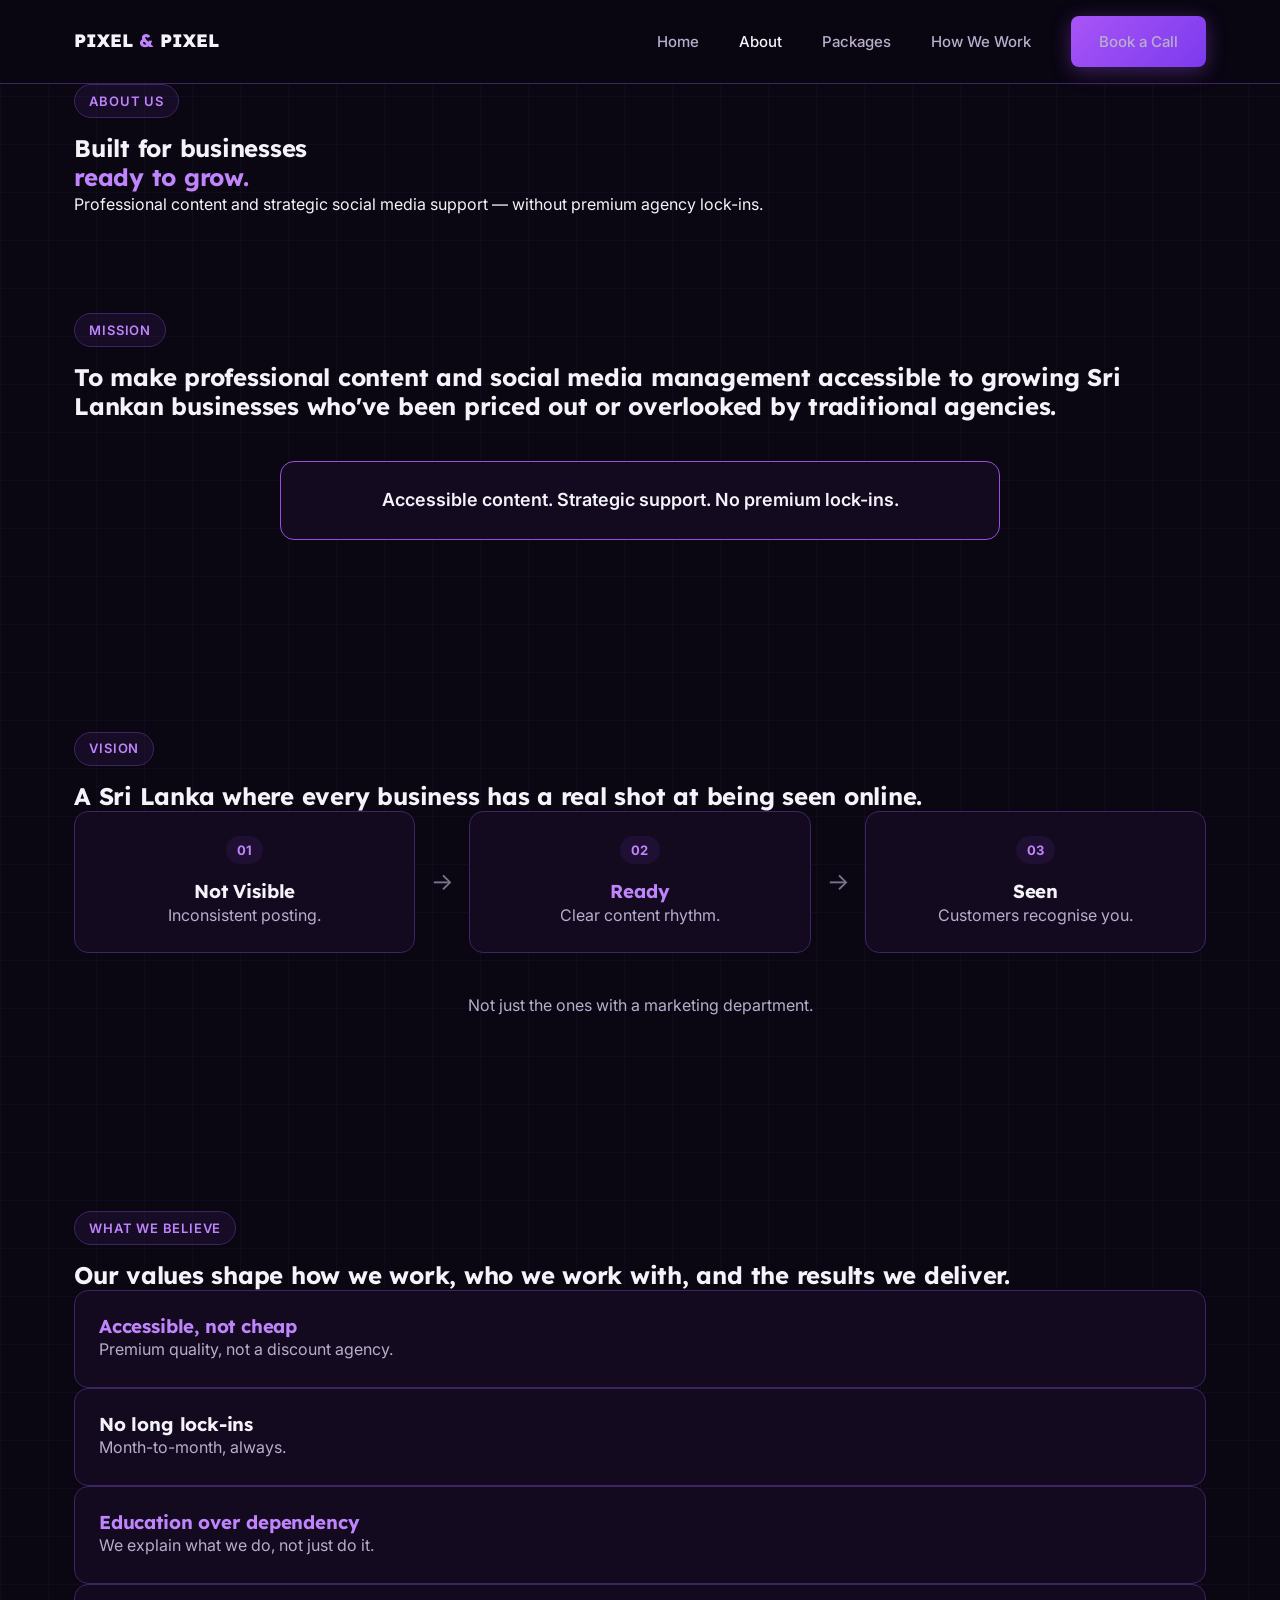
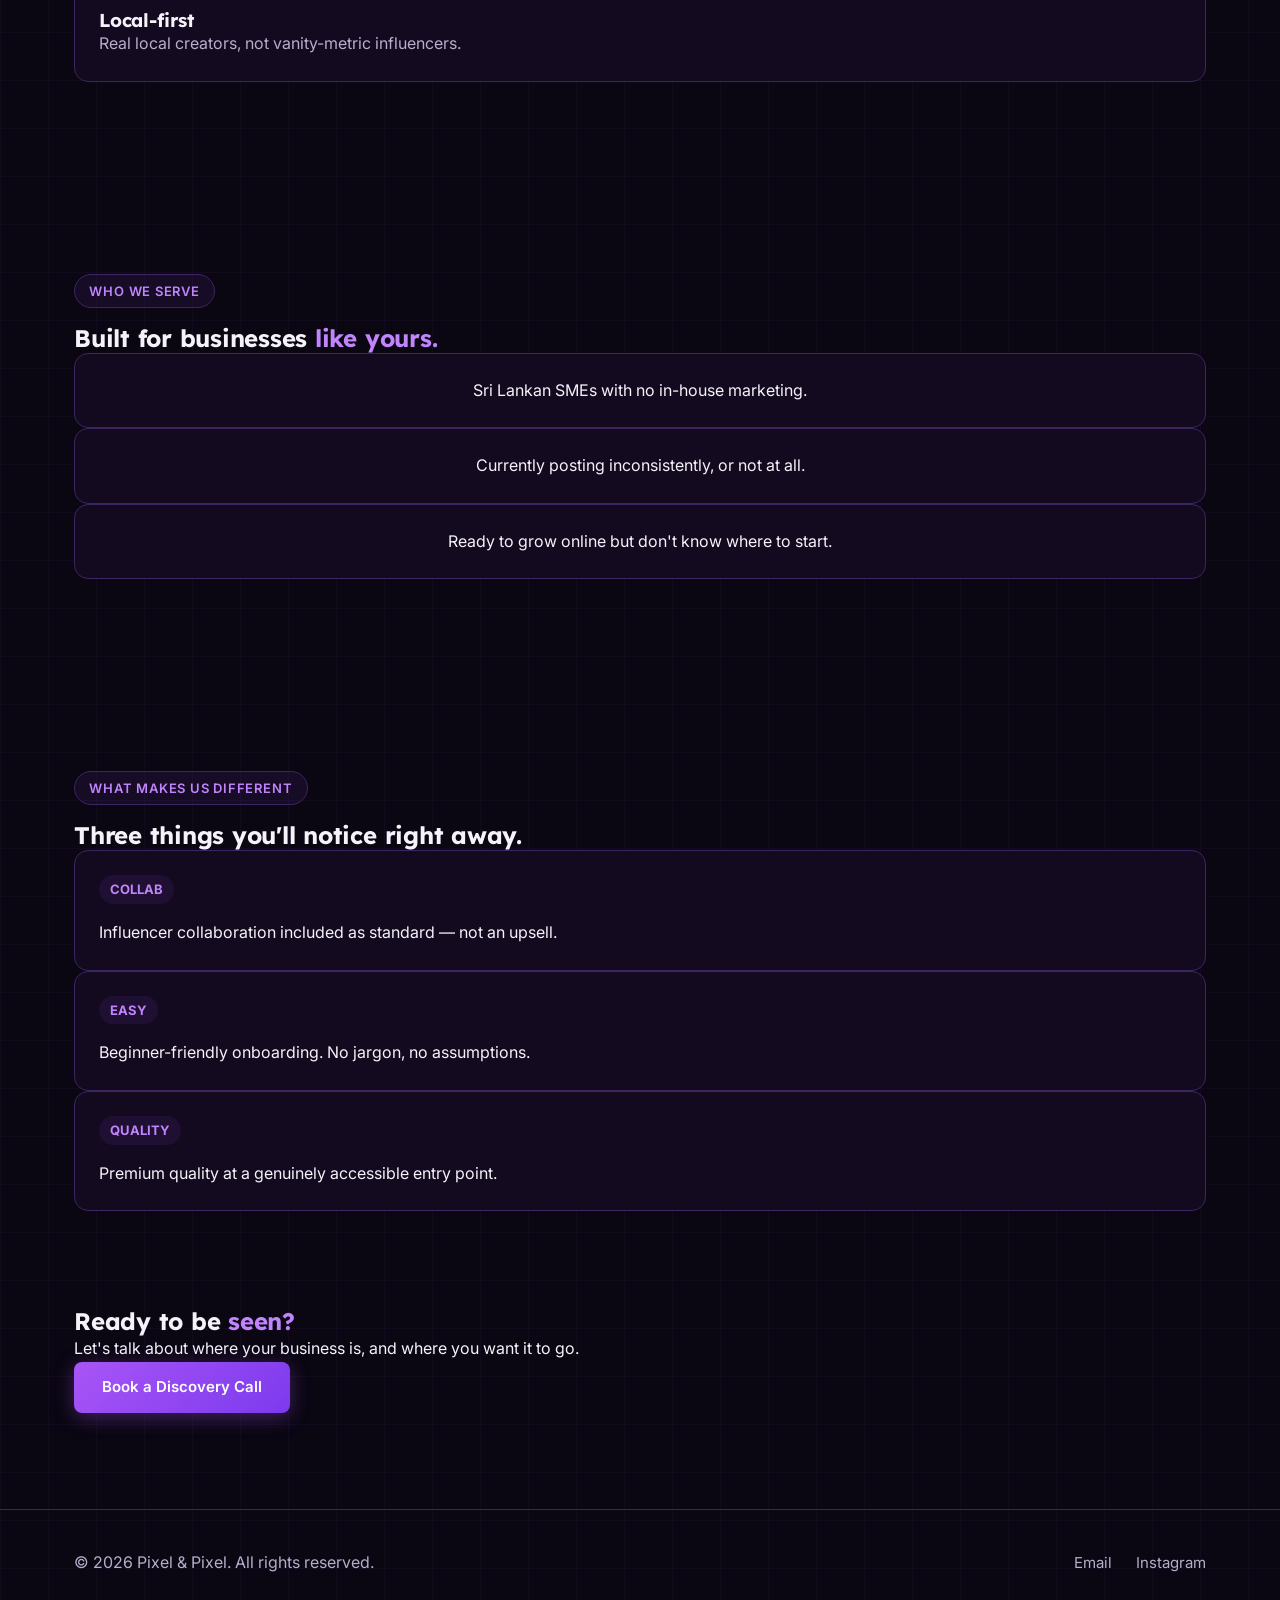
==== about.html @ 299fd893 "Build About page content" ====
<!DOCTYPE html>
<html lang="en">
<head>
  <meta charset="UTF-8">
  <meta name="viewport" content="width=device-width, initial-scale=1.0">
  <title>About — Pixel & Pixel</title>
  <meta name="description" content="Big-brand content, smarter pricing. Pixel & Pixel is a Colombo-based social media and content partner for Sri Lankan SMEs ready to grow online.">
  <link rel="stylesheet" href="css/style.css">
</head>
<body>

  <header class="site-header">
    <nav class="nav">
      <a href="index.html" class="nav-logo">PIXEL <span>&</span> PIXEL</a>

      <button class="nav-toggle" aria-label="Toggle menu">☰</button>

        <ul class="nav-links">
        <li><a href="index.html">Home</a></li>
        <li><a href="about.html" class="active">About</a></li>
        <li><a href="packages.html">Packages</a></li>
        <li><a href="how-we-work.html">How We Work</a></li>
        <li><a href="contact.html" class="btn btn-primary">Book a Call</a></li>
        </ul>
    </nav>
  </header>

<main>

    <!-- PAGE INTRO -->
    <section class="hero">
      <div class="container">
        <span class="section-label">About Us</span>
        <h1>Built for businesses<br><span class="text-accent">ready to grow.</span></h1>
        <p class="lead">Professional content and strategic social media support — without premium agency lock-ins.</p>
      </div>
    </section>

    <!-- MISSION -->
    <section class="section">
      <div class="container">
        <div class="section-heading">
          <span class="section-label">Mission</span>
          <h2>To make professional content and social media management accessible to growing Sri Lankan businesses who've been priced out or overlooked by traditional agencies.</h2>
        </div>
        <p class="mission-box">Accessible content. Strategic support. No premium lock-ins.</p>
      </div>
    </section>

    <!-- VISION -->
    <section class="section">
      <div class="container">
        <div class="section-heading">
          <span class="section-label">Vision</span>
          <h2>A Sri Lanka where every business has a real shot at being seen online.</h2>
        </div>
        <div class="step-flow">
          <div class="card">
            <span class="card-badge">01</span>
            <h3>Not Visible</h3>
            <p class="text-muted">Inconsistent posting.</p>
          </div>
          <span class="step-arrow">&rarr;</span>
          <div class="card">
            <span class="card-badge">02</span>
            <h3 class="text-accent">Ready</h3>
            <p class="text-muted">Clear content rhythm.</p>
          </div>
          <span class="step-arrow">&rarr;</span>
          <div class="card">
            <span class="card-badge">03</span>
            <h3>Seen</h3>
            <p class="text-muted">Customers recognise you.</p>
          </div>
        </div>
        <p class="text-center text-muted" style="margin-top: var(--space-lg);">Not just the ones with a marketing department.</p>
      </div>
    </section>

    <!-- WHAT WE BELIEVE -->
    <section class="section">
      <div class="container">
        <div class="section-heading">
          <span class="section-label">What We Believe</span>
          <h2>Our values shape how we work, who we work with, and the results we deliver.</h2>
        </div>
        <div class="grid-4">
          <div class="card">
            <h3 class="text-accent">Accessible, not cheap</h3>
            <p class="text-muted">Premium quality, not a discount agency.</p>
          </div>
          <div class="card">
            <h3>No long lock-ins</h3>
            <p class="text-muted">Month-to-month, always.</p>
          </div>
          <div class="card">
            <h3 class="text-accent">Education over dependency</h3>
            <p class="text-muted">We explain what we do, not just do it.</p>
          </div>
          <div class="card">
            <h3>Local-first</h3>
            <p class="text-muted">Real local creators, not vanity-metric influencers.</p>
          </div>
        </div>
      </div>
    </section>

    <!-- WHO WE SERVE -->
    <section class="section">
      <div class="container">
        <div class="section-heading">
          <span class="section-label">Who We Serve</span>
          <h2>Built for businesses <span class="text-accent">like yours.</span></h2>
        </div>
        <div class="grid-3">
          <div class="card text-center">
            <p>Sri Lankan SMEs with no in-house marketing.</p>
          </div>
          <div class="card text-center">
            <p>Currently posting inconsistently, or not at all.</p>
          </div>
          <div class="card text-center">
            <p>Ready to grow online but don't know where to start.</p>
          </div>
        </div>
      </div>
    </section>

    <!-- WHAT MAKES US DIFFERENT -->
    <section class="section">
      <div class="container">
        <div class="section-heading">
          <span class="section-label">What Makes Us Different</span>
          <h2>Three things you'll notice right away.</h2>
        </div>
        <div class="grid-3">
          <div class="card">
            <span class="card-badge">COLLAB</span>
            <p>Influencer collaboration included as standard — not an upsell.</p>
          </div>
          <div class="card">
            <span class="card-badge">EASY</span>
            <p>Beginner-friendly onboarding. No jargon, no assumptions.</p>
          </div>
          <div class="card">
            <span class="card-badge">QUALITY</span>
            <p>Premium quality at a genuinely accessible entry point.</p>
          </div>
        </div>
      </div>
    </section>

    <!-- CTA -->
    <section class="cta-band">
      <div class="container">
        <h2>Ready to be <span class="text-accent">seen?</span></h2>
        <p>Let's talk about where your business is, and where you want it to go.</p>
        <a href="contact.html" class="btn btn-primary">Book a Discovery Call</a>
      </div>
    </section>

  </main>

  <footer class="site-footer">
    <div class="container footer-inner">
      <p class="text-muted">&copy; 2026 Pixel & Pixel. All rights reserved.</p>
      <div class="footer-links">
        <a href="mailto:pixelandpixel.admin@gmail.com">Email</a>
        <a href="https://instagram.com/pixel.and.pixel" target="_blank" rel="noopener">Instagram</a>
      </div>
    </div>
  </footer>

  <script src="js/main.js"></script>
</body>
</html>
---- css/style.css ----
/* ==========================================================================
   PIXEL & PIXEL — SHARED STYLESHEET
   Design tokens live in :root. Change a value once here, it updates
   across every page that links this file.
   ========================================================================== */

@import url('https://fonts.googleapis.com/css2?family=Lexend:wght@400;500;600;700;800&family=Inter:wght@400;500;600;700&display=swap');

:root {
  /* ---- Color: core palette ---- */
  --color-bg: #0a0612;            /* near-black with a violet tint */
  --color-bg-raised: #130a20;     /* card backgrounds, slightly lighter */
  --color-bg-raised-2: #1c0f30;   /* hover/active card state */
  --color-border: #3d2563;        /* default card/section border */
  --color-border-strong: #9b4de0; /* highlighted/active border */

  --color-accent: #a855f7;        /* primary purple accent */
  --color-accent-bright: #c084fc; /* lighter purple for emphasis text */
  --color-accent-deep: #7c3aed;   /* deeper purple, used in gradients/buttons */

  --color-text: #f5f3f9;          /* primary text on dark bg */
  --color-text-muted: #b8aecb;    /* secondary/body text */
  --color-text-faint: #7d7191;    /* tertiary/labels */

  --color-white: #ffffff;
  --color-overlay: rgba(168, 85, 247, 0.08); /* subtle tinted backgrounds */

  /* ---- Typography ---- */
  --font-heading: 'Lexend', sans-serif;
  --font-body: 'Inter', sans-serif;

  --fs-xs: 0.8125rem;   /* 13px — eyebrow labels */
  --fs-sm: 0.9375rem;   /* 15px — small body */
  --fs-base: 1rem;      /* 16px — body */
  --fs-md: 1.125rem;    /* 18px — lead text */
  --fs-lg: 1.5rem;      /* 24px — card headings */
  --fs-xl: 2rem;        /* 32px — section headings */
  --fs-2xl: 2.75rem;    /* 44px — page headings */
  --fs-3xl: 3.5rem;     /* 56px — hero headline */

  /* ---- Spacing scale ---- */
  --space-xs: 0.5rem;
  --space-sm: 1rem;
  --space-md: 1.5rem;
  --space-lg: 2.5rem;
  --space-xl: 4rem;
  --space-2xl: 6rem;

  /* ---- Layout ---- */
  --container-max: 1180px;
  --radius-sm: 8px;
  --radius-md: 14px;
  --radius-lg: 20px;

  /* ---- Motion ---- */
  --transition-fast: 0.15s ease;
  --transition-base: 0.25s ease;
}

/* ==========================================================================
   RESET
   ========================================================================== */

*, *::before, *::after {
  box-sizing: border-box;
  margin: 0;
  padding: 0;
}

html {
  scroll-behavior: smooth;
  -webkit-text-size-adjust: 100%;
}

body {
  background-color: var(--color-bg);
  color: var(--color-text);
  font-family: var(--font-body);
  font-size: var(--fs-base);
  line-height: 1.6;
  min-height: 100vh;
  /* faint grid texture, matches the deck's dotted/grid background */
  background-image:
    linear-gradient(rgba(168, 85, 247, 0.05) 1px, transparent 1px),
    linear-gradient(90deg, rgba(168, 85, 247, 0.05) 1px, transparent 1px);
  background-size: 48px 48px;
}

img {
  max-width: 100%;
  display: block;
}

a {
  color: inherit;
  text-decoration: none;
}

ul, ol {
  list-style: none;
}

h1, h2, h3, h4 {
  font-family: var(--font-heading);
  font-weight: 700;
  line-height: 1.2;
  letter-spacing: -0.01em;
}

button {
  font-family: inherit;
  cursor: pointer;
  border: none;
  background: none;
}

/* ==========================================================================
   LAYOUT HELPERS
   ========================================================================== */

.container {
  max-width: var(--container-max);
  margin: 0 auto;
  padding: 0 var(--space-md);
}

.section {
  padding: var(--space-2xl) 0;
}

.section-label {
  display: inline-flex;
  align-items: center;
  gap: var(--space-xs);
  font-size: var(--fs-xs);
  font-weight: 600;
  letter-spacing: 0.06em;
  text-transform: uppercase;
  color: var(--color-accent-bright);
  background: var(--color-overlay);
  border: 1px solid var(--color-border);
  border-radius: 999px;
  padding: 0.35rem 0.9rem;
  margin-bottom: var(--space-sm);
}

.text-accent {
  color: var(--color-accent-bright);
}

.text-muted {
  color: var(--color-text-muted);
}

.text-center {
  text-align: center;
}

/* ==========================================================================
   BUTTONS
   ========================================================================== */

.btn {
  display: inline-flex;
  align-items: center;
  justify-content: center;
  gap: 0.5rem;
  font-family: var(--font-body);
  font-weight: 600;
  font-size: var(--fs-sm);
  padding: 0.85rem 1.75rem;
  border-radius: var(--radius-sm);
  transition: transform var(--transition-fast), box-shadow var(--transition-fast), background var(--transition-fast);
  white-space: nowrap;
}

.btn-primary {
  background: linear-gradient(135deg, var(--color-accent) 0%, var(--color-accent-deep) 100%);
  color: var(--color-white);
  box-shadow: 0 4px 20px rgba(168, 85, 247, 0.35);
}

.btn-primary:hover {
  transform: translateY(-2px);
  box-shadow: 0 8px 28px rgba(168, 85, 247, 0.5);
}

.btn-secondary {
  background: transparent;
  color: var(--color-text);
  border: 1px solid var(--color-border);
}

.btn-secondary:hover {
  border-color: var(--color-border-strong);
  background: var(--color-overlay);
}

/* ==========================================================================
   CARDS (used across packages, about, how-we-work)
   ========================================================================== */

.card {
  background: var(--color-bg-raised);
  border: 1px solid var(--color-border);
  border-radius: var(--radius-md);
  padding: var(--space-md);
  transition: border-color var(--transition-base), transform var(--transition-base);
}

.card:hover {
  border-color: var(--color-border-strong);
}

.card-badge {
  display: inline-block;
  font-size: var(--fs-xs);
  font-weight: 700;
  color: var(--color-accent-bright);
  background: var(--color-overlay);
  border-radius: 999px;
  padding: 0.25rem 0.7rem;
  margin-bottom: var(--space-sm);
}

/* ==========================================================================
   HEADER / NAV
   ========================================================================== */

.site-header {
  position: sticky;
  top: 0;
  z-index: 100;
  background: rgba(10, 6, 18, 0.85);
  backdrop-filter: blur(10px);
  border-bottom: 1px solid var(--color-border);
}

.nav {
  display: flex;
  align-items: center;
  justify-content: space-between;
  padding: var(--space-sm) var(--space-md);
  max-width: var(--container-max);
  margin: 0 auto;
}

.nav-logo {
  font-family: var(--font-heading);
  font-weight: 800;
  font-size: var(--fs-md);
  display: flex;
  align-items: center;
  gap: 0.4rem;
}

.nav-logo span {
  color: var(--color-accent-bright);
}

.nav-links {
  display: flex;
  align-items: center;
  gap: var(--space-lg);
}

.nav-links a {
  font-size: var(--fs-sm);
  font-weight: 500;
  color: var(--color-text-muted);
  transition: color var(--transition-fast);
}

.nav-links a:hover,
.nav-links a.active {
  color: var(--color-text);
}

.nav-toggle {
  display: none;
  color: var(--color-text);
  font-size: 1.5rem;
}

/* ==========================================================================
   FOOTER
   ========================================================================== */

.site-footer {
  border-top: 1px solid var(--color-border);
  padding: var(--space-lg) 0;
  margin-top: var(--space-2xl);
}

.footer-inner {
  display: flex;
  flex-wrap: wrap;
  align-items: center;
  justify-content: space-between;
  gap: var(--space-md);
}

.footer-links {
  display: flex;
  gap: var(--space-md);
  font-size: var(--fs-sm);
  color: var(--color-text-muted);
}

/* ==========================================================================
   RESPONSIVE
   ========================================================================== */

@media (max-width: 768px) {
  :root {
    --fs-3xl: 2.5rem;
    --fs-2xl: 2rem;
    --fs-xl: 1.5rem;
  }

  .nav-links {
    position: fixed;
    top: 64px;
    left: 0;
    right: 0;
    flex-direction: column;
    align-items: flex-start;
    gap: var(--space-sm);
    background: var(--color-bg-raised);
    border-bottom: 1px solid var(--color-border);
    padding: var(--space-md);
    transform: translateY(-110%);
    transition: transform var(--transition-base);
  }

  .nav-links.open {
    transform: translateY(0);
  }

  .nav-toggle {
    display: block;
  }

  .footer-inner {
    flex-direction: column;
    align-items: flex-start;
  }
}

/* ==========================================================================
   ABOUT PAGE — vision step flow
   ========================================================================== */

.step-flow {
  display: flex;
  align-items: center;
  gap: var(--space-sm);
  flex-wrap: wrap;
  justify-content: center;
}

.step-flow .card {
  flex: 1;
  min-width: 200px;
  text-align: center;
}

.step-arrow {
  color: var(--color-text-faint);
  font-size: var(--fs-lg);
  flex-shrink: 0;
}

.mission-box {
  background: var(--color-bg-raised);
  border: 1px solid var(--color-border-strong);
  border-radius: var(--radius-md);
  padding: var(--space-md) var(--space-lg);
  text-align: center;
  font-weight: 600;
  font-size: var(--fs-md);
  max-width: 720px;
  margin: var(--space-lg) auto 0;
}

@media (max-width: 768px) {
  .step-flow {
    flex-direction: column;
  }
  .step-arrow {
    transform: rotate(90deg);
  }
}
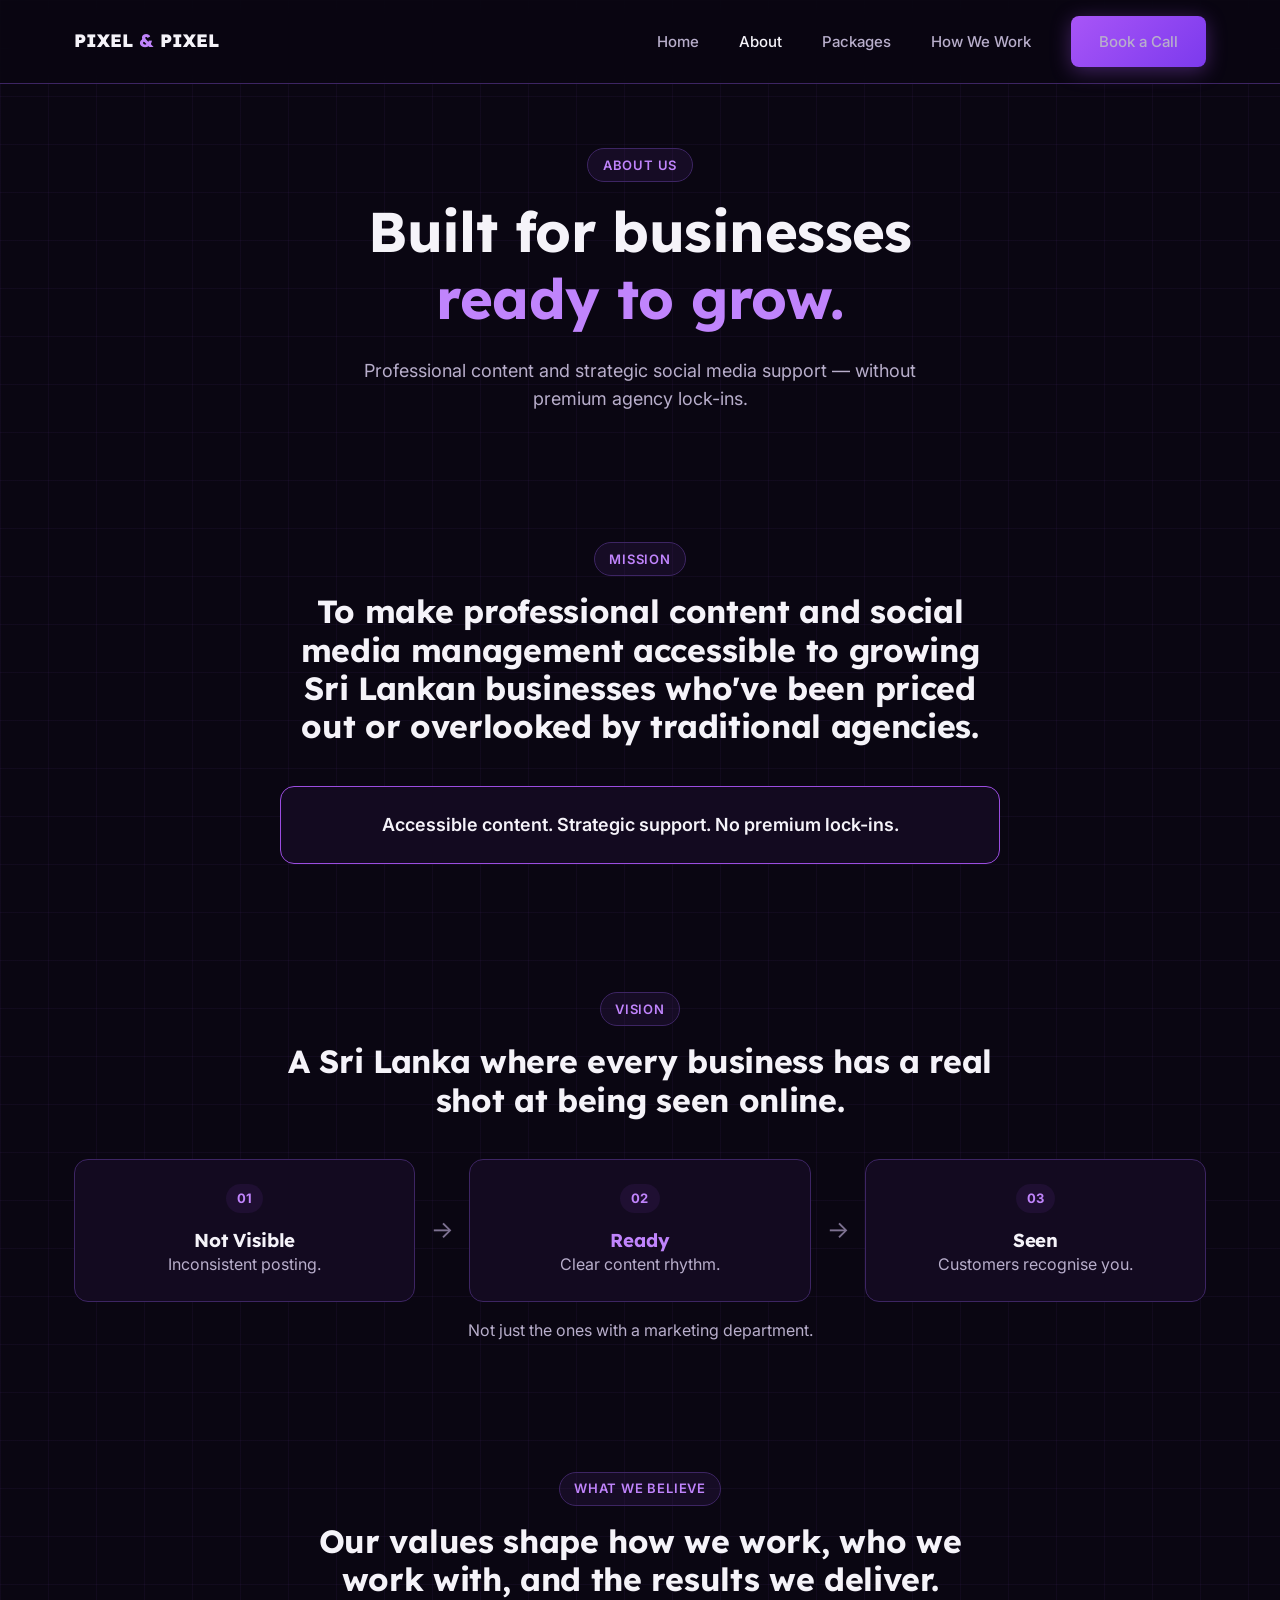
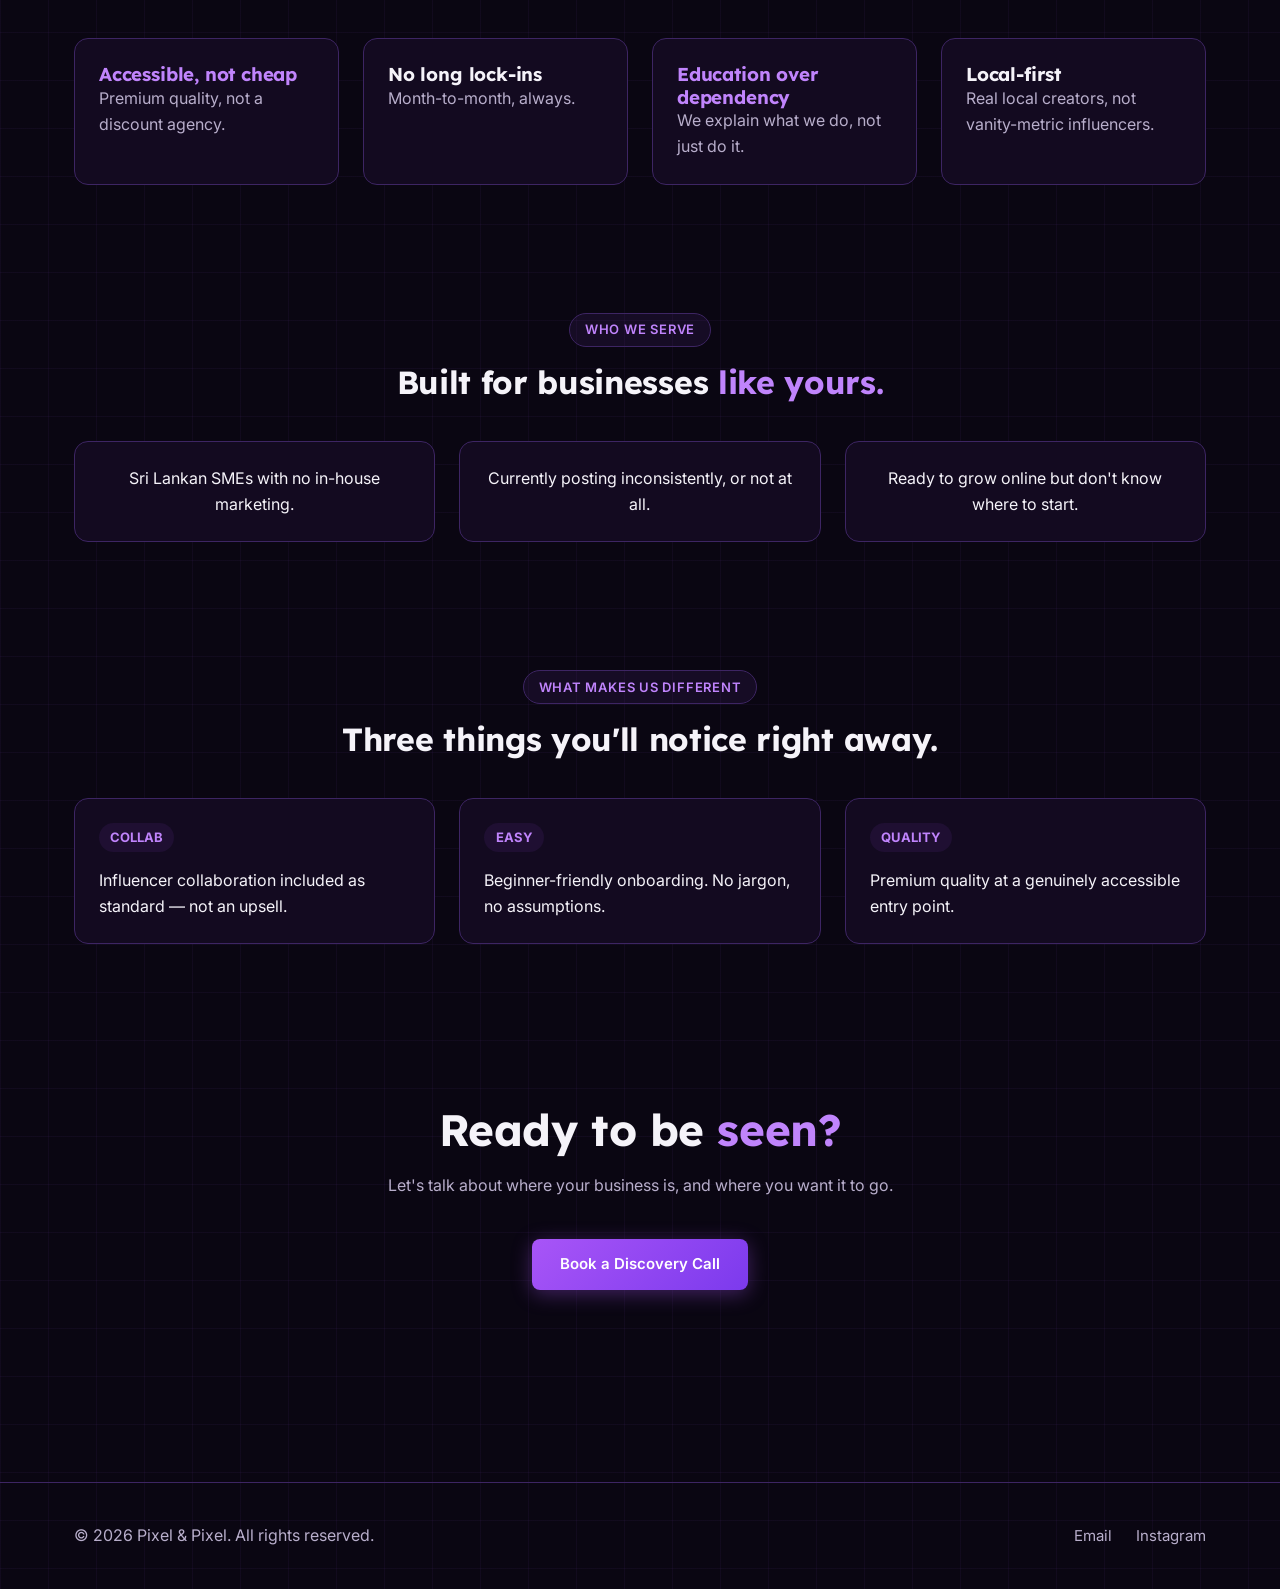
==== commit 63380bf3: "Fix spacing rhythm across all pages, align pricing card buttons, complete homepage content" ====
--- a/about.html
+++ b/about.html
@@ -36,7 +36,7 @@
       </div>
     </section>
 
-    <!-- MISSION -->
+<!-- MISSION -->
     <section class="section">
       <div class="container">
         <div class="section-heading">
@@ -73,7 +73,7 @@
             <p class="text-muted">Customers recognise you.</p>
           </div>
         </div>
-        <p class="text-center text-muted" style="margin-top: var(--space-lg);">Not just the ones with a marketing department.</p>
+          <p class="text-center text-muted" style="margin-top: var(--space-sm);">Not just the ones with a marketing department.</p>
       </div>
     </section>
 
--- a/css/style.css
+++ b/css/style.css
@@ -125,7 +125,7 @@
 }
 
 .section {
-  padding: var(--space-2xl) 0;
+  padding: var(--space-xl) 0;
 }
 
 .section-label {
@@ -390,4 +390,458 @@
   .step-arrow {
     transform: rotate(90deg);
   }
+}
+
+/* ==========================================================================
+   PACKAGES PAGE — pricing tiers
+   ========================================================================== */
+
+.pricing-row {
+  display: grid;
+  grid-template-columns: repeat(3, 1fr);
+  gap: var(--space-md);
+  align-items: stretch;
+}
+
+.pricing-card {
+  display: flex;
+  flex-direction: column;
+  padding: var(--space-lg) var(--space-md);
+}
+
+.pricing-card.is-highlighted {
+  background: linear-gradient(160deg, var(--color-bg-raised-2), var(--color-bg-raised));
+  border-color: var(--color-border-strong);
+  box-shadow: 0 0 32px rgba(168, 85, 247, 0.18);
+  transform: scale(1.02);
+}
+
+.pricing-tag {
+  font-size: var(--fs-xs);
+  font-weight: 700;
+  letter-spacing: 0.04em;
+  text-transform: uppercase;
+  color: var(--color-text-faint);
+}
+
+.pricing-card.is-highlighted .pricing-tag {
+  color: var(--color-accent-bright);
+}
+
+.pricing-card h3 {
+  font-size: var(--fs-lg);
+  margin: 0.25rem 0 0.25rem;
+}
+
+.pricing-price {
+  font-family: var(--font-heading);
+  font-size: var(--fs-xl);
+  font-weight: 700;
+  color: var(--color-text);
+  margin-bottom: var(--space-md);
+}
+
+.pricing-price span {
+  font-size: var(--fs-sm);
+  font-weight: 500;
+  color: var(--color-text-muted);
+}
+
+.pricing-features {
+  flex: 1;
+  display: flex;
+  flex-direction: column;
+  gap: 0.65rem;
+  margin-bottom: 0;
+}
+
+.pricing-features li {
+  display: flex;
+  gap: 0.6rem;
+  font-size: var(--fs-sm);
+  color: var(--color-text-muted);
+}
+
+.pricing-features li::before {
+  content: "✓";
+  color: var(--color-accent-bright);
+  font-weight: 700;
+  flex-shrink: 0;
+}
+
+.pricing-card .btn {
+  width: 100%;
+  margin-top: auto;
+}
+
+/* ---- Trial card: smaller, standalone ---- */
+
+.trial-card {
+  max-width: 480px;
+  margin: 0 auto;
+  text-align: center;
+}
+
+/* ---- Add-ons / pricing rules ---- */
+
+.rules-grid {
+  display: grid;
+  grid-template-columns: repeat(2, 1fr);
+  gap: var(--space-md);
+}
+
+.rules-grid .card ul {
+  display: flex;
+  flex-direction: column;
+  gap: 0.5rem;
+  margin-top: var(--space-sm);
+}
+
+.rules-grid .card li {
+  font-size: var(--fs-sm);
+  color: var(--color-text-muted);
+  padding-left: 1rem;
+  border-left: 2px solid var(--color-border);
+}
+
+@media (max-width: 900px) {
+  .pricing-row {
+    grid-template-columns: 1fr;
+  }
+  .pricing-card.is-highlighted {
+    transform: none;
+  }
+}
+
+@media (max-width: 768px) {
+  .rules-grid {
+    grid-template-columns: 1fr;
+  }
+}
+
+/* ==========================================================================
+   HOW WE WORK — vertical process timeline
+   ========================================================================== */
+
+.timeline {
+  position: relative;
+  max-width: 640px;
+  margin: 0 auto;
+}
+
+.timeline::before {
+  content: "";
+  position: absolute;
+  left: 27px;
+  top: 12px;
+  bottom: 12px;
+  width: 2px;
+  background: var(--color-border);
+}
+
+.timeline-step {
+  position: relative;
+  display: flex;
+  gap: var(--space-md);
+  margin-bottom: var(--space-md);
+}
+
+.timeline-num {
+  flex-shrink: 0;
+  width: 56px;
+  height: 56px;
+  border-radius: 50%;
+  background: var(--color-bg-raised-2);
+  border: 1px solid var(--color-border-strong);
+  display: flex;
+  align-items: center;
+  justify-content: center;
+  font-family: var(--font-heading);
+  font-weight: 700;
+  font-size: var(--fs-lg);
+  color: var(--color-accent-bright);
+  position: relative;
+  z-index: 1;
+}
+
+.timeline-step .card {
+  flex: 1;
+  padding: var(--space-md);
+}
+
+.timeline-step .card h3 {
+  font-size: var(--fs-md);
+  margin-bottom: 0.25rem;
+}
+
+.timeline-loop {
+  text-align: center;
+  color: var(--color-text-faint);
+  font-size: var(--fs-sm);
+  margin-top: var(--space-sm);
+}
+
+@media (max-width: 600px) {
+  .timeline-num {
+    width: 44px;
+    height: 44px;
+    font-size: var(--fs-md);
+  }
+  .timeline::before {
+    left: 21px;
+  }
+}
+
+/* ==========================================================================
+   CONTACT PAGE — form + contact methods
+   ========================================================================== */
+
+.contact-layout {
+  display: grid;
+  grid-template-columns: 1fr 1.3fr;
+  gap: var(--space-lg);
+  align-items: start;
+}
+
+.contact-methods .card {
+  margin-bottom: var(--space-md);
+}
+
+.contact-methods .card h3 {
+  font-size: var(--fs-md);
+  margin-bottom: 0.25rem;
+}
+
+.contact-methods .card a {
+  color: var(--color-accent-bright);
+  font-weight: 600;
+}
+
+.contact-form {
+  display: flex;
+  flex-direction: column;
+  gap: var(--space-sm);
+}
+
+.form-group {
+  display: flex;
+  flex-direction: column;
+  gap: 0.4rem;
+}
+
+.form-group label {
+  font-size: var(--fs-sm);
+  font-weight: 600;
+  color: var(--color-text-muted);
+}
+
+.form-group input,
+.form-group select,
+.form-group textarea {
+  background: var(--color-bg);
+  border: 1px solid var(--color-border);
+  border-radius: var(--radius-sm);
+  padding: 0.75rem 1rem;
+  color: var(--color-text);
+  font-family: var(--font-body);
+  font-size: var(--fs-sm);
+  transition: border-color var(--transition-fast);
+}
+
+.form-group input:focus,
+.form-group select:focus,
+.form-group textarea:focus {
+  outline: none;
+  border-color: var(--color-border-strong);
+}
+
+.form-group textarea {
+  resize: vertical;
+  min-height: 120px;
+}
+
+.form-note {
+  font-size: var(--fs-xs);
+  color: var(--color-text-faint);
+}
+
+.form-success {
+  display: none;
+  background: var(--color-overlay);
+  border: 1px solid var(--color-border-strong);
+  border-radius: var(--radius-sm);
+  padding: var(--space-sm) var(--space-md);
+  color: var(--color-accent-bright);
+  font-weight: 600;
+}
+
+.form-success.show {
+  display: block;
+}
+
+@media (max-width: 768px) {
+  .contact-layout {
+    grid-template-columns: 1fr;
+  }
+}
+
+/* ==========================================================================
+   HOME PAGE — HERO
+   ========================================================================== */
+
+.hero {
+  padding: var(--space-xl) 0 var(--space-md);
+  text-align: center;
+}
+
+.hero h1 {
+  font-size: var(--fs-3xl);
+  margin-bottom: var(--space-md);
+}
+
+.hero p.lead {
+  font-size: var(--fs-md);
+  color: var(--color-text-muted);
+  max-width: 560px;
+  margin: 0 auto var(--space-lg);
+}
+
+.hero-actions {
+  display: flex;
+  justify-content: center;
+  gap: var(--space-sm);
+  flex-wrap: wrap;
+}
+
+/* ==========================================================================
+   GRID LAYOUTS — reused for problem points, beliefs, process steps, etc.
+   ========================================================================== */
+
+.grid-2 {
+  display: grid;
+  grid-template-columns: repeat(2, 1fr);
+  gap: var(--space-md);
+}
+
+.grid-3 {
+  display: grid;
+  grid-template-columns: repeat(3, 1fr);
+  gap: var(--space-md);
+}
+
+.grid-4 {
+  display: grid;
+  grid-template-columns: repeat(4, 1fr);
+  gap: var(--space-md);
+}
+
+.section-heading {
+  text-align: center;
+  max-width: 720px;
+  margin: 0 auto var(--space-lg);
+}
+
+.section-heading h2 {
+  font-size: var(--fs-xl);
+}
+
+/* ==========================================================================
+   THE GAP — three-column comparison (Budget / Gap / Premium)
+   ========================================================================== */
+
+.gap-row {
+  display: grid;
+  grid-template-columns: 1fr 1.15fr 1fr;
+  gap: var(--space-md);
+  align-items: stretch;
+}
+
+.gap-card {
+  text-align: center;
+  padding: var(--space-lg) var(--space-md);
+}
+
+.gap-card.is-highlighted {
+  background: linear-gradient(160deg, var(--color-bg-raised-2), var(--color-bg-raised));
+  border-color: var(--color-border-strong);
+  box-shadow: 0 0 32px rgba(168, 85, 247, 0.18);
+}
+
+.gap-card h3 {
+  font-size: var(--fs-lg);
+  margin-bottom: 0.35rem;
+}
+
+/* ==========================================================================
+   WHY NOW — urgency strip
+   ========================================================================== */
+
+.urgency-strip {
+  background: var(--color-bg-raised);
+  border-top: 1px solid var(--color-border);
+  border-bottom: 1px solid var(--color-border);
+  padding: var(--space-xl) 0;
+}
+
+.urgency-list {
+  display: flex;
+  flex-direction: column;
+  gap: var(--space-sm);
+  max-width: 720px;
+  margin: 0 auto var(--space-md);
+}
+
+.urgency-list li {
+  display: flex;
+  gap: var(--space-sm);
+  align-items: flex-start;
+  font-size: var(--fs-md);
+}
+
+.urgency-list .num {
+  color: var(--color-accent-bright);
+  font-family: var(--font-heading);
+  font-weight: 700;
+  flex-shrink: 0;
+}
+
+.urgency-callout {
+  text-align: center;
+  font-weight: 600;
+  color: var(--color-accent-bright);
+  font-size: var(--fs-md);
+  max-width: 640px;
+  margin: 0 auto;
+}
+
+/* ==========================================================================
+   FINAL CTA BAND
+   ========================================================================== */
+
+.cta-band {
+  text-align: center;
+  padding: var(--space-2xl) 0;
+}
+
+.cta-band h2 {
+  font-size: var(--fs-2xl);
+  margin-bottom: var(--space-sm);
+}
+
+.cta-band p {
+  color: var(--color-text-muted);
+  margin-bottom: var(--space-lg);
+}
+
+/* ==========================================================================
+   RESPONSIVE — Home page
+   ========================================================================== */
+
+@media (max-width: 768px) {
+  .grid-2,
+  .grid-3,
+  .grid-4,
+  .gap-row {
+    grid-template-columns: 1fr;
+  }
 }
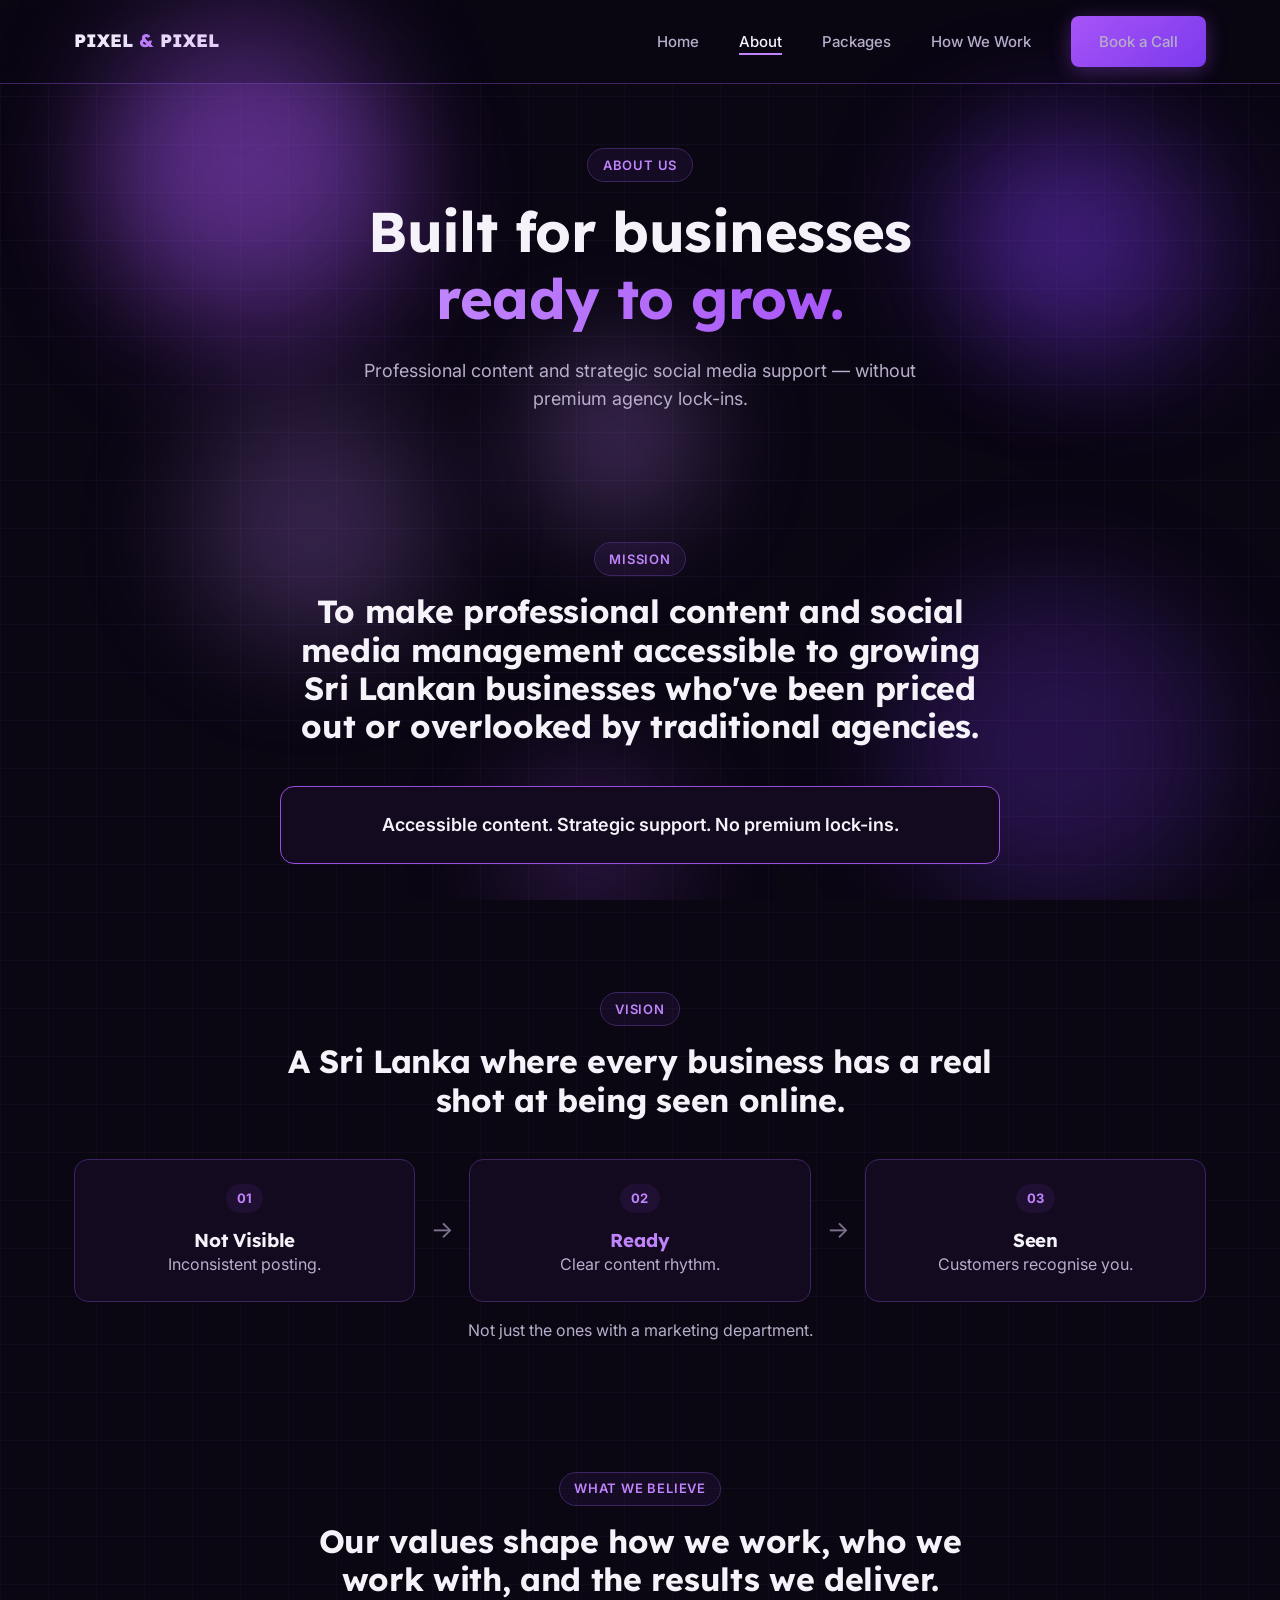
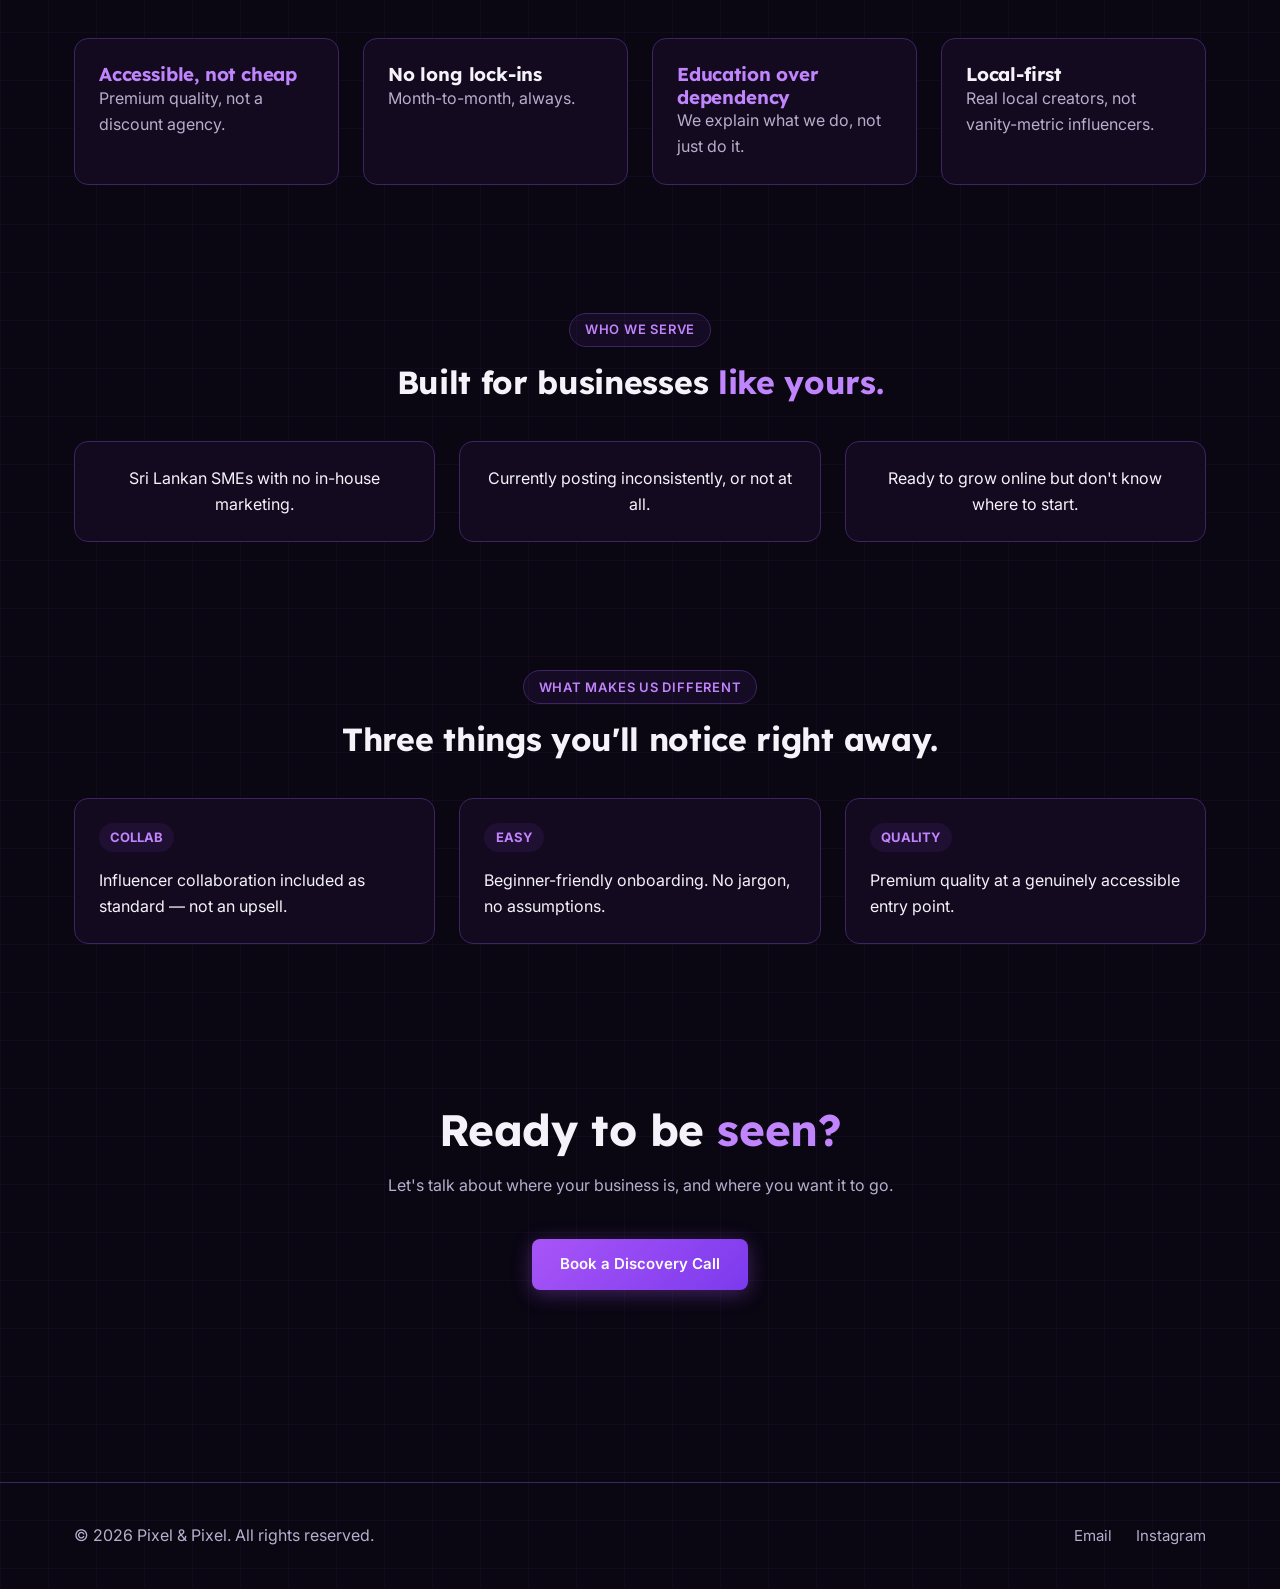
==== commit a43ae7f0: "Fix ambient orbs to use single fixed background layer instead of per-section boxes" ====
--- a/about.html
+++ b/about.html
@@ -28,33 +28,36 @@
 <main>
 
     <!-- PAGE INTRO -->
-    <section class="hero">
+<section class="hero">
+      <div class="hero-orb orb-1"></div>
+      <div class="hero-orb orb-2"></div>
+      <div class="hero-orb orb-3"></div>
       <div class="container">
         <span class="section-label">About Us</span>
-        <h1>Built for businesses<br><span class="text-accent">ready to grow.</span></h1>
+        <h1>Built for businesses<br><span class="text-accent gradient-shift">ready to grow.</span></h1>
         <p class="lead">Professional content and strategic social media support — without premium agency lock-ins.</p>
       </div>
     </section>
 
-<!-- MISSION -->
+    <!-- MISSION -->
     <section class="section">
       <div class="container">
-        <div class="section-heading">
+        <div class="section-heading reveal">
           <span class="section-label">Mission</span>
           <h2>To make professional content and social media management accessible to growing Sri Lankan businesses who've been priced out or overlooked by traditional agencies.</h2>
         </div>
-        <p class="mission-box">Accessible content. Strategic support. No premium lock-ins.</p>
+        <p class="mission-box reveal">Accessible content. Strategic support. No premium lock-ins.</p>
       </div>
     </section>
 
     <!-- VISION -->
     <section class="section">
       <div class="container">
-        <div class="section-heading">
+        <div class="section-heading reveal">
           <span class="section-label">Vision</span>
           <h2>A Sri Lanka where every business has a real shot at being seen online.</h2>
         </div>
-        <div class="step-flow">
+        <div class="step-flow reveal-stagger">
           <div class="card">
             <span class="card-badge">01</span>
             <h3>Not Visible</h3>
@@ -73,18 +76,18 @@
             <p class="text-muted">Customers recognise you.</p>
           </div>
         </div>
-          <p class="text-center text-muted" style="margin-top: var(--space-sm);">Not just the ones with a marketing department.</p>
+        <p class="text-center text-muted reveal" style="margin-top: var(--space-sm);">Not just the ones with a marketing department.</p>
       </div>
     </section>
 
     <!-- WHAT WE BELIEVE -->
     <section class="section">
       <div class="container">
-        <div class="section-heading">
+        <div class="section-heading reveal">
           <span class="section-label">What We Believe</span>
           <h2>Our values shape how we work, who we work with, and the results we deliver.</h2>
         </div>
-        <div class="grid-4">
+        <div class="grid-4 reveal-stagger">
           <div class="card">
             <h3 class="text-accent">Accessible, not cheap</h3>
             <p class="text-muted">Premium quality, not a discount agency.</p>
@@ -108,11 +111,11 @@
     <!-- WHO WE SERVE -->
     <section class="section">
       <div class="container">
-        <div class="section-heading">
+        <div class="section-heading reveal">
           <span class="section-label">Who We Serve</span>
           <h2>Built for businesses <span class="text-accent">like yours.</span></h2>
         </div>
-        <div class="grid-3">
+        <div class="grid-3 reveal-stagger">
           <div class="card text-center">
             <p>Sri Lankan SMEs with no in-house marketing.</p>
           </div>
@@ -129,11 +132,11 @@
     <!-- WHAT MAKES US DIFFERENT -->
     <section class="section">
       <div class="container">
-        <div class="section-heading">
+        <div class="section-heading reveal">
           <span class="section-label">What Makes Us Different</span>
           <h2>Three things you'll notice right away.</h2>
         </div>
-        <div class="grid-3">
+        <div class="grid-3 reveal-stagger">
           <div class="card">
             <span class="card-badge">COLLAB</span>
             <p>Influencer collaboration included as standard — not an upsell.</p>
@@ -152,7 +155,7 @@
 
     <!-- CTA -->
     <section class="cta-band">
-      <div class="container">
+      <div class="container reveal">
         <h2>Ready to be <span class="text-accent">seen?</span></h2>
         <p>Let's talk about where your business is, and where you want it to go.</p>
         <a href="contact.html" class="btn btn-primary">Book a Discovery Call</a>
--- a/css/style.css
+++ b/css/style.css
@@ -844,4 +844,292 @@
   .gap-row {
     grid-template-columns: 1fr;
   }
+}
+
+/* ==========================================================================
+   ANIMATIONS — scroll reveal, ambient motion, hover states
+   ========================================================================== */
+
+@keyframes pulse-glow {
+  0%, 100% { box-shadow: 0 0 32px rgba(168, 85, 247, 0.18); }
+  50% { box-shadow: 0 0 48px rgba(168, 85, 247, 0.4); }
+}
+
+@keyframes badge-pulse {
+  0%, 100% { opacity: 1; }
+  50% { opacity: 0.7; }
+}
+
+@keyframes soft-float {
+  0%, 100% { transform: translateY(0); }
+  50% { transform: translateY(-6px); }
+}
+
+/* ---- Scroll-reveal base state ---- */
+
+.reveal {
+  opacity: 0;
+  transform: translateY(28px);
+  transition: opacity 0.6s ease, transform 0.6s ease;
+}
+
+.reveal.is-visible {
+  opacity: 1;
+  transform: translateY(0);
+}
+
+.reveal-stagger > * {
+  opacity: 0;
+  transform: translateY(28px);
+  transition: opacity 0.6s ease, transform 0.6s ease;
+}
+
+.reveal-stagger.is-visible > *:nth-child(1) { transition-delay: 0s; }
+.reveal-stagger.is-visible > *:nth-child(2) { transition-delay: 0.08s; }
+.reveal-stagger.is-visible > *:nth-child(3) { transition-delay: 0.16s; }
+.reveal-stagger.is-visible > *:nth-child(4) { transition-delay: 0.24s; }
+.reveal-stagger.is-visible > *:nth-child(5) { transition-delay: 0.32s; }
+.reveal-stagger.is-visible > *:nth-child(6) { transition-delay: 0.4s; }
+.reveal-stagger.is-visible > *:nth-child(7) { transition-delay: 0.48s; }
+.reveal-stagger.is-visible > *:nth-child(8) { transition-delay: 0.56s; }
+
+.reveal-stagger.is-visible > * {
+  opacity: 1;
+  transform: translateY(0);
+}
+
+/* ---- Ambient motion at rest ---- */
+
+.gap-card.is-highlighted,
+.pricing-card.is-highlighted {
+  animation: pulse-glow 3.5s ease-in-out infinite;
+}
+
+.section-label {
+  animation: badge-pulse 2.8s ease-in-out infinite;
+}
+
+.timeline-num {
+  animation: soft-float 3s ease-in-out infinite;
+}
+
+.timeline-step:nth-child(2) .timeline-num { animation-delay: 0.3s; }
+.timeline-step:nth-child(3) .timeline-num { animation-delay: 0.6s; }
+.timeline-step:nth-child(4) .timeline-num { animation-delay: 0.9s; }
+
+/* ---- Stronger hover states ---- */
+
+.card {
+  transition: border-color var(--transition-base), transform var(--transition-base), box-shadow var(--transition-base);
+}
+
+.card:hover {
+  border-color: var(--color-border-strong);
+  transform: translateY(-6px);
+  box-shadow: 0 12px 32px rgba(168, 85, 247, 0.2);
+}
+
+.gap-card.is-highlighted:hover,
+.pricing-card.is-highlighted:hover {
+  transform: scale(1.02) translateY(-6px);
+}
+
+.btn-primary:hover {
+  transform: translateY(-3px) scale(1.03);
+}
+
+/* ---- Respect reduced motion preference ---- */
+
+@media (prefers-reduced-motion: reduce) {
+  .reveal,
+  .reveal-stagger > * {
+    opacity: 1;
+    transform: none;
+    transition: none;
+  }
+
+  .gap-card.is-highlighted,
+  .pricing-card.is-highlighted,
+  .section-label,
+  .timeline-num {
+    animation: none;
+  }
+
+  .card:hover,
+  .btn-primary:hover {
+    transform: none;
+  }
+}
+
+/* ==========================================================================
+   NAV — underline slide + logo hover
+   ========================================================================== */
+
+.nav-links a:not(.btn) {
+  position: relative;
+  padding-bottom: 4px;
+}
+
+.nav-links a:not(.btn)::after {
+  content: "";
+  position: absolute;
+  left: 0;
+  bottom: 0;
+  width: 0;
+  height: 2px;
+  background: var(--color-accent-bright);
+  transition: width var(--transition-base);
+}
+
+.nav-links a:not(.btn):hover::after,
+.nav-links a.active:not(.btn)::after {
+  width: 100%;
+}
+
+.nav-logo {
+  transition: transform var(--transition-fast), filter var(--transition-fast);
+}
+
+.nav-logo:hover {
+  transform: scale(1.04);
+  filter: drop-shadow(0 0 12px rgba(168, 85, 247, 0.5));
+}
+
+/* ==========================================================================
+   HERO — animated gradient text + floating background orbs
+   ========================================================================== */
+
+.hero {
+  position: relative;
+}
+
+.hero .container {
+  position: relative;
+  z-index: 1;
+}
+
+.hero-orb {
+  position: absolute;
+  border-radius: 50%;
+  filter: blur(60px);
+  opacity: 0.35;
+  pointer-events: none;
+  z-index: 0;
+}
+
+.hero-orb.orb-1 {
+  width: 280px;
+  height: 280px;
+  background: var(--color-accent);
+  top: -80px;
+  left: 8%;
+  animation: float-orb-1 11s ease-in-out infinite;
+}
+
+.hero-orb.orb-2 {
+  width: 220px;
+  height: 220px;
+  background: var(--color-accent-deep);
+  top: 40px;
+  right: 10%;
+  animation: float-orb-2 13s ease-in-out infinite;
+}
+
+.hero-orb.orb-3 {
+  width: 160px;
+  height: 160px;
+  background: var(--color-accent-bright);
+  bottom: -40px;
+  left: 42%;
+  animation: float-orb-3 9s ease-in-out infinite;
+}
+
+@keyframes float-orb-1 {
+  0%, 100% { transform: translate(0, 0); }
+  50% { transform: translate(30px, 40px); }
+}
+
+@keyframes float-orb-2 {
+  0%, 100% { transform: translate(0, 0); }
+  50% { transform: translate(-25px, 30px); }
+}
+
+@keyframes float-orb-3 {
+  0%, 100% { transform: translate(0, 0); }
+  50% { transform: translate(20px, -25px); }
+}
+
+.text-accent.gradient-shift {
+  background: linear-gradient(90deg, var(--color-accent-bright), var(--color-accent), var(--color-accent-deep), var(--color-accent-bright));
+  background-size: 300% 100%;
+  -webkit-background-clip: text;
+  background-clip: text;
+  color: transparent;
+  animation: gradient-shift 6s ease infinite;
+}
+
+@keyframes gradient-shift {
+  0% { background-position: 0% 50%; }
+  50% { background-position: 100% 50%; }
+  100% { background-position: 0% 50%; }
+}
+
+@media (prefers-reduced-motion: reduce) {
+  .hero-orb { animation: none; }
+  .text-accent.gradient-shift { animation: none; background: none; color: var(--color-accent-bright); }
+}
+
+.bg-orb {
+  position: absolute;
+  border-radius: 50%;
+  filter: blur(60px);
+  opacity: 0.25;
+  pointer-events: none;
+  z-index: 0;
+}
+
+.bg-orb.size-sm { width: 160px; height: 160px; }
+.bg-orb.size-md { width: 240px; height: 240px; }
+.bg-orb.size-lg { width: 320px; height: 320px; }
+
+.bg-orb.tone-a { background: var(--color-accent); }
+.bg-orb.tone-b { background: var(--color-accent-deep); }
+.bg-orb.tone-c { background: var(--color-accent-bright); }
+
+.bg-orb.pos-tl { top: -60px; left: 5%; }
+.bg-orb.pos-tr { top: -40px; right: 8%; }
+.bg-orb.pos-bl { bottom: -60px; left: 10%; }
+.bg-orb.pos-br { bottom: -40px; right: 6%; }
+.bg-orb.pos-mid { top: 40%; left: 45%; }
+
+.bg-orb.drift-1 { animation: float-orb-1 12s ease-in-out infinite; }
+.bg-orb.drift-2 { animation: float-orb-2 15s ease-in-out infinite; }
+.bg-orb.drift-3 { animation: float-orb-3 10s ease-in-out infinite; }
+
+@media (prefers-reduced-motion: reduce) {
+  .bg-orb { animation: none; }
+}
+
+/* ==========================================================================
+   AMBIENT BACKGROUND — single continuous orb layer behind entire page
+   ========================================================================== */
+
+.ambient-layer {
+  position: fixed;
+  top: 0;
+  left: 0;
+  width: 100%;
+  height: 100%;
+  overflow: hidden;
+  pointer-events: none;
+  z-index: 0;
+}
+
+.ambient-layer .bg-orb {
+  position: absolute;
+}
+
+body > *:not(.ambient-layer) {
+  position: relative;
+  z-index: 1;
 }
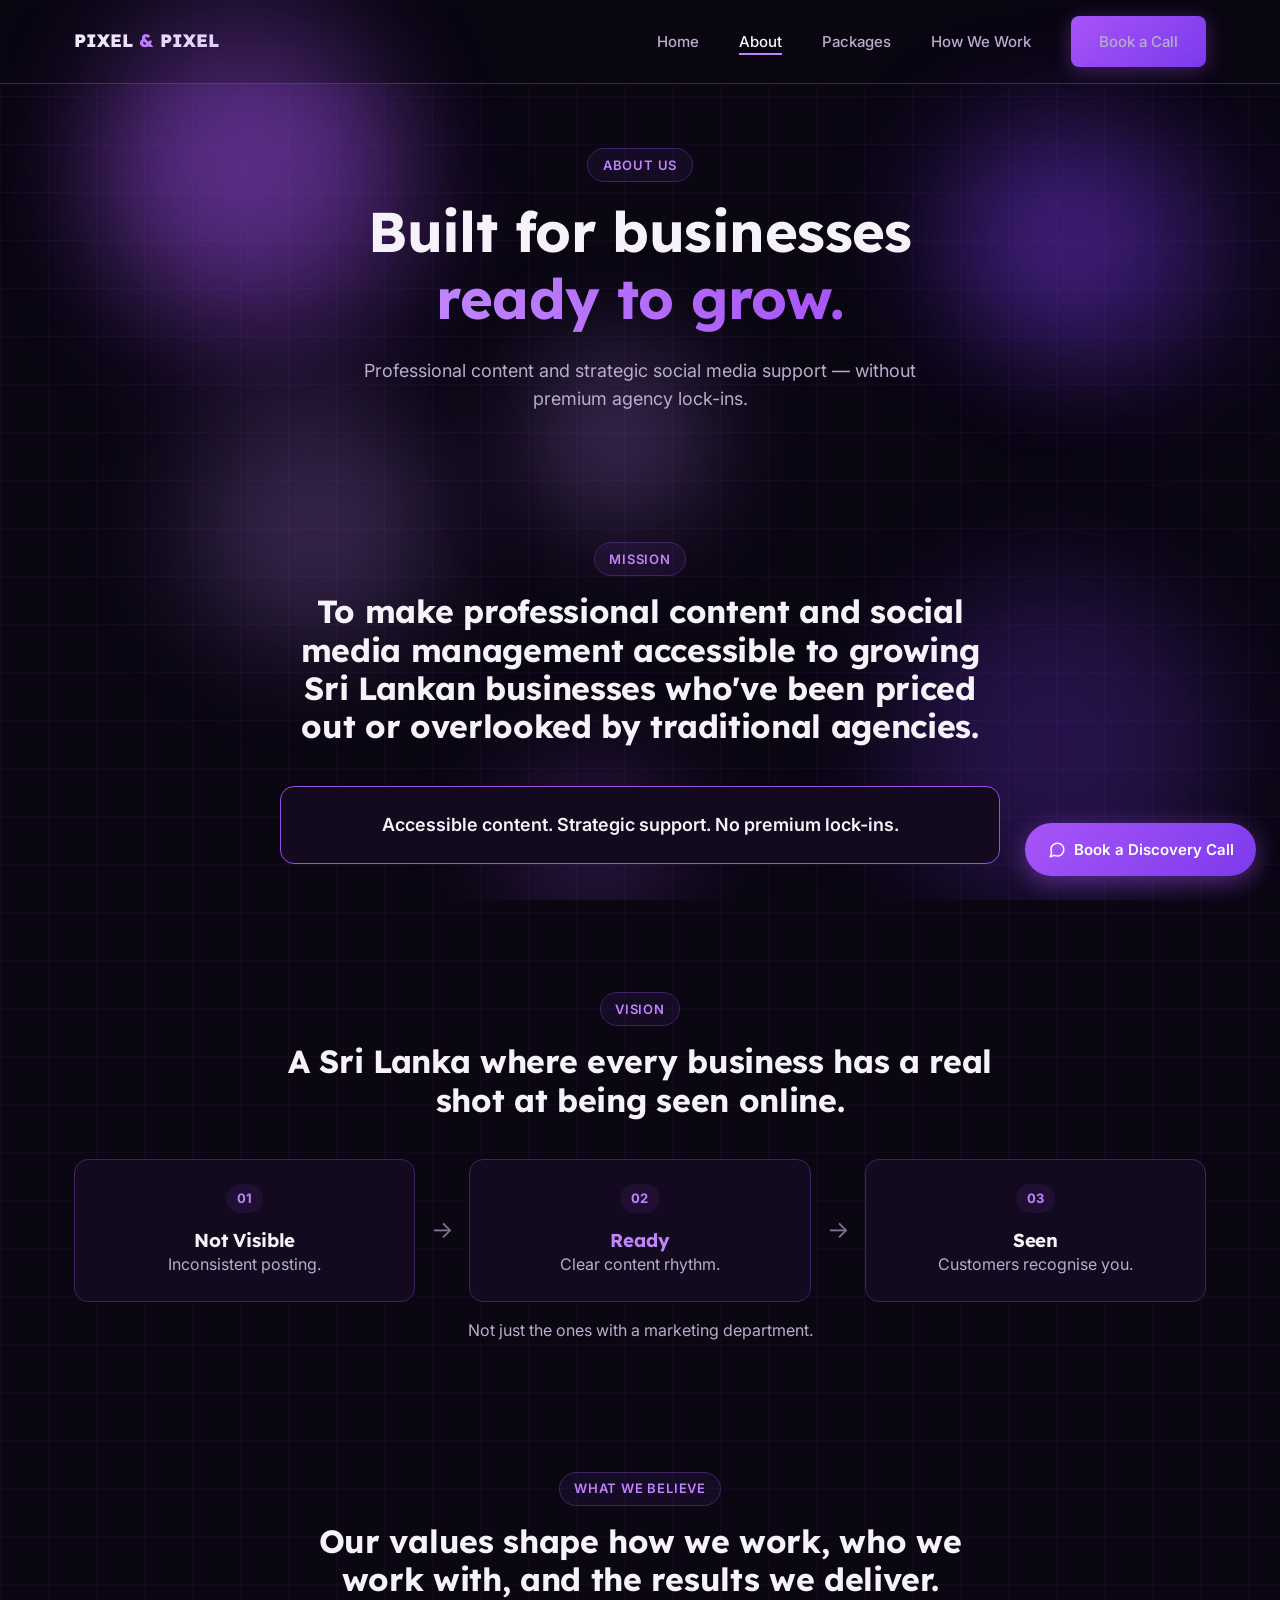
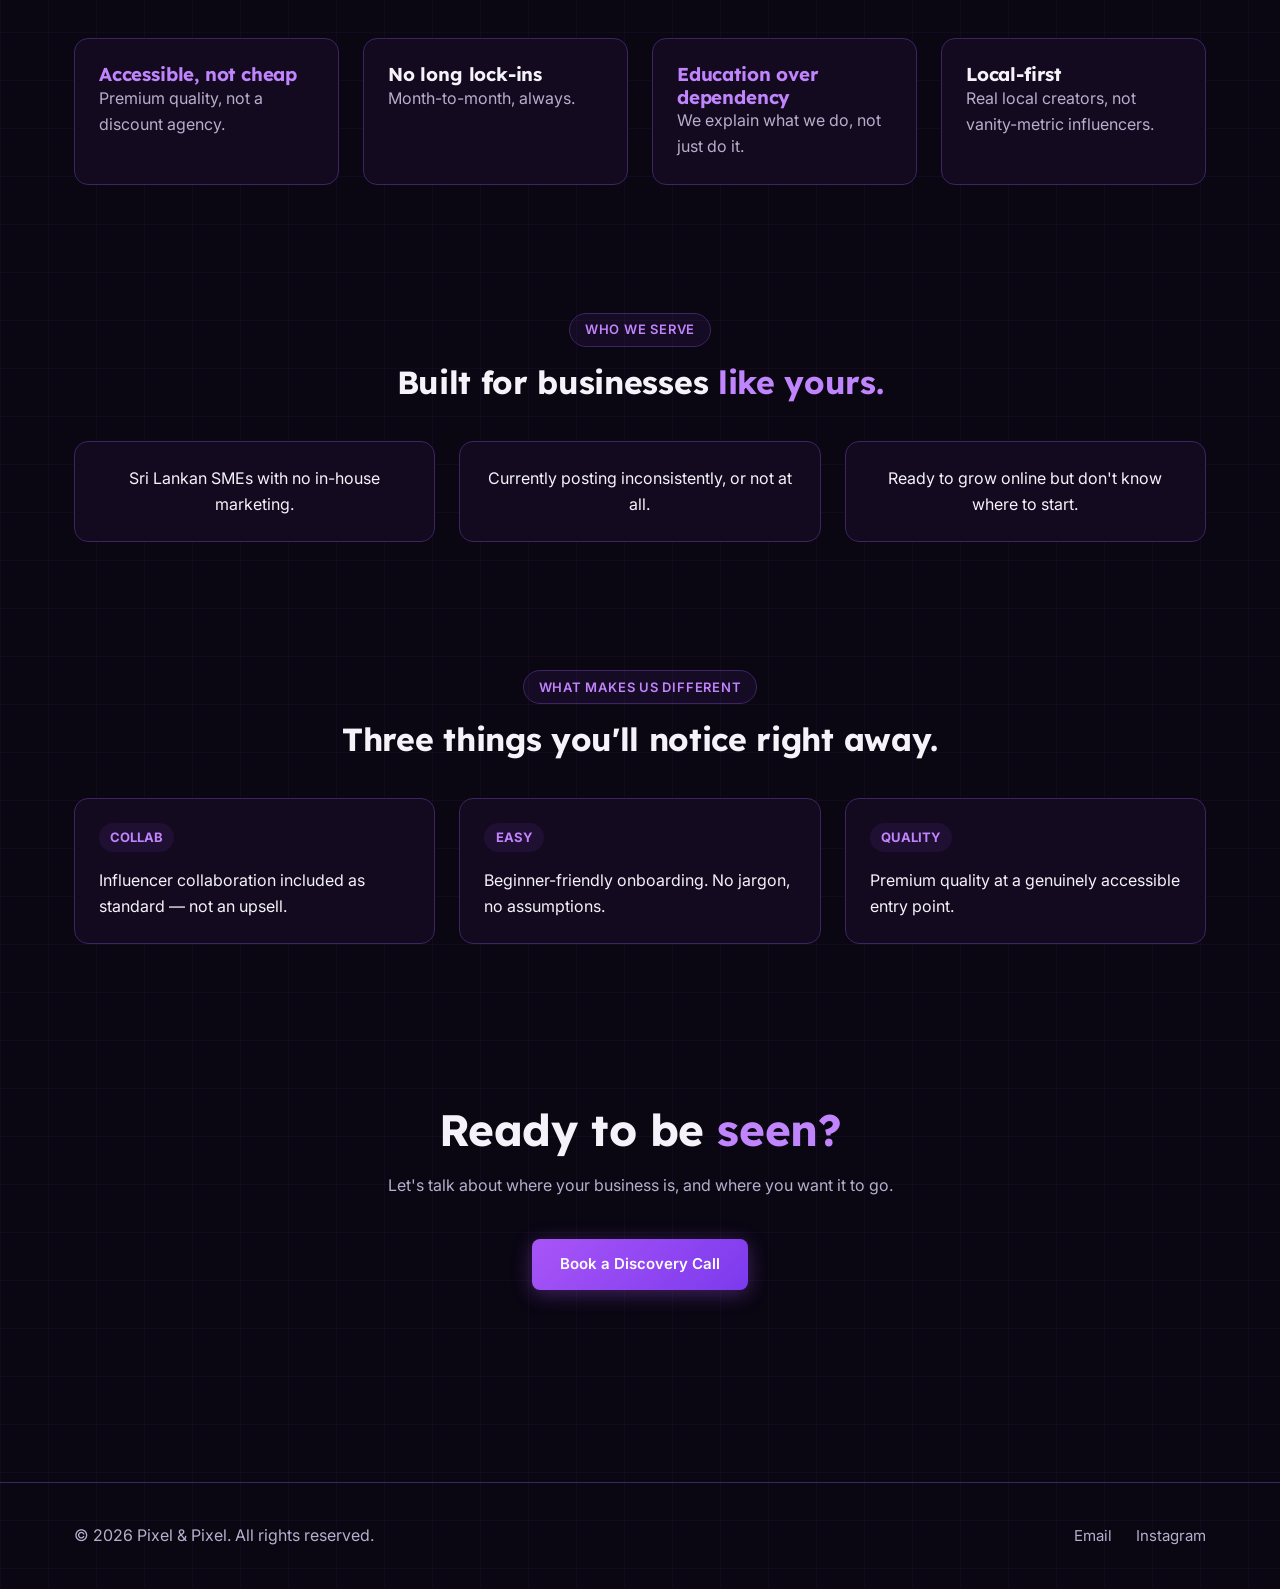
==== commit d60ce7f1: "Add floating sticky CTA button, fix duplicate/malformed CSS rule" ====
--- a/about.html
+++ b/about.html
@@ -174,6 +174,11 @@
     </div>
   </footer>
 
+<a href="contact.html" class="floating-cta">
+    <svg viewBox="0 0 24 24" fill="none" stroke="currentColor" stroke-width="2" stroke-linecap="round" stroke-linejoin="round"><path d="M21 11.5a8.38 8.38 0 0 1-.9 3.8 8.5 8.5 0 0 1-7.6 4.7 8.38 8.38 0 0 1-3.8-.9L3 21l1.9-5.7a8.38 8.38 0 0 1-.9-3.8 8.5 8.5 0 0 1 4.7-7.6 8.38 8.38 0 0 1 3.8-.9h.5a8.48 8.48 0 0 1 8 8v.5z"></path></svg>
+    <span class="full-text">Book a Discovery Call</span>
+  </a>
+
   <script src="js/main.js"></script>
 </body>
 </html>
--- a/css/style.css
+++ b/css/style.css
@@ -1132,4 +1132,111 @@
 body > *:not(.ambient-layer) {
   position: relative;
   z-index: 1;
+}
+
+/* ==========================================================================
+   CARD TILT + PRICING COUNT-UP
+   ========================================================================== */
+
+.pricing-card,
+.gap-card {
+  transform-style: preserve-3d;
+  will-change: transform;
+  transition: border-color var(--transition-base), box-shadow var(--transition-base);
+}
+
+.pricing-price.counting {
+  min-width: 1px;
+}
+
+@media (prefers-reduced-motion: reduce) {
+  .pricing-card,
+  .gap-card {
+    transform: none !important;
+  }
+}
+
+/* ==========================================================================
+   TIMELINE LINE-DRAW — connector line grows as you scroll, circles light up
+   ========================================================================== */
+
+.timeline::before {
+  height: var(--line-progress, 0%);
+  transition: height 0.25s linear;
+}
+
+.timeline-num {
+  transition: background var(--transition-base), border-color var(--transition-base), box-shadow var(--transition-base);
+}
+
+.timeline-num.is-lit {
+  background: var(--color-accent);
+  border-color: var(--color-accent-bright);
+  box-shadow: 0 0 20px rgba(168, 85, 247, 0.6);
+  color: var(--color-white);
+}
+
+@media (prefers-reduced-motion: reduce) {
+  .timeline::before {
+    height: 100% !important;
+    transition: none;
+  }
+  .timeline-num {
+    transition: none;
+  }
+}
+
+/* ==========================================================================
+   FLOATING STICKY CTA — always-visible corner button
+   ========================================================================== */
+
+
+
+.floating-cta {
+  position: fixed !important;
+  bottom: 24px;
+  right: 24px;
+  z-index: 500;
+  display: inline-flex;
+  align-items: center;
+  gap: 0.5rem;
+  padding: 0.9rem 1.4rem;
+  border-radius: 999px;
+  background: linear-gradient(135deg, var(--color-accent) 0%, var(--color-accent-deep) 100%);
+  color: var(--color-white);
+  font-family: var(--font-body);
+  font-weight: 600;
+  font-size: var(--fs-sm);
+  box-shadow: 0 6px 24px rgba(168, 85, 247, 0.45);
+  transition: transform var(--transition-fast), box-shadow var(--transition-fast);
+  white-space: nowrap;
+}
+
+.floating-cta:hover {
+  transform: translateY(-3px) scale(1.04);
+  box-shadow: 0 10px 32px rgba(168, 85, 247, 0.6);
+}
+
+.floating-cta svg {
+  width: 18px;
+  height: 18px;
+  flex-shrink: 0;
+}
+
+/* Hide on the Contact page itself — no point floating a CTA to the page you're already on */
+body.page-contact .floating-cta {
+  display: none;
+}
+
+@media (max-width: 480px) {
+  .floating-cta {
+    bottom: 16px;
+    right: 16px;
+    padding: 0.75rem 1.1rem;
+    font-size: var(--fs-xs);
+  }
+
+  .floating-cta span.full-text {
+    display: none;
+  }
 }
